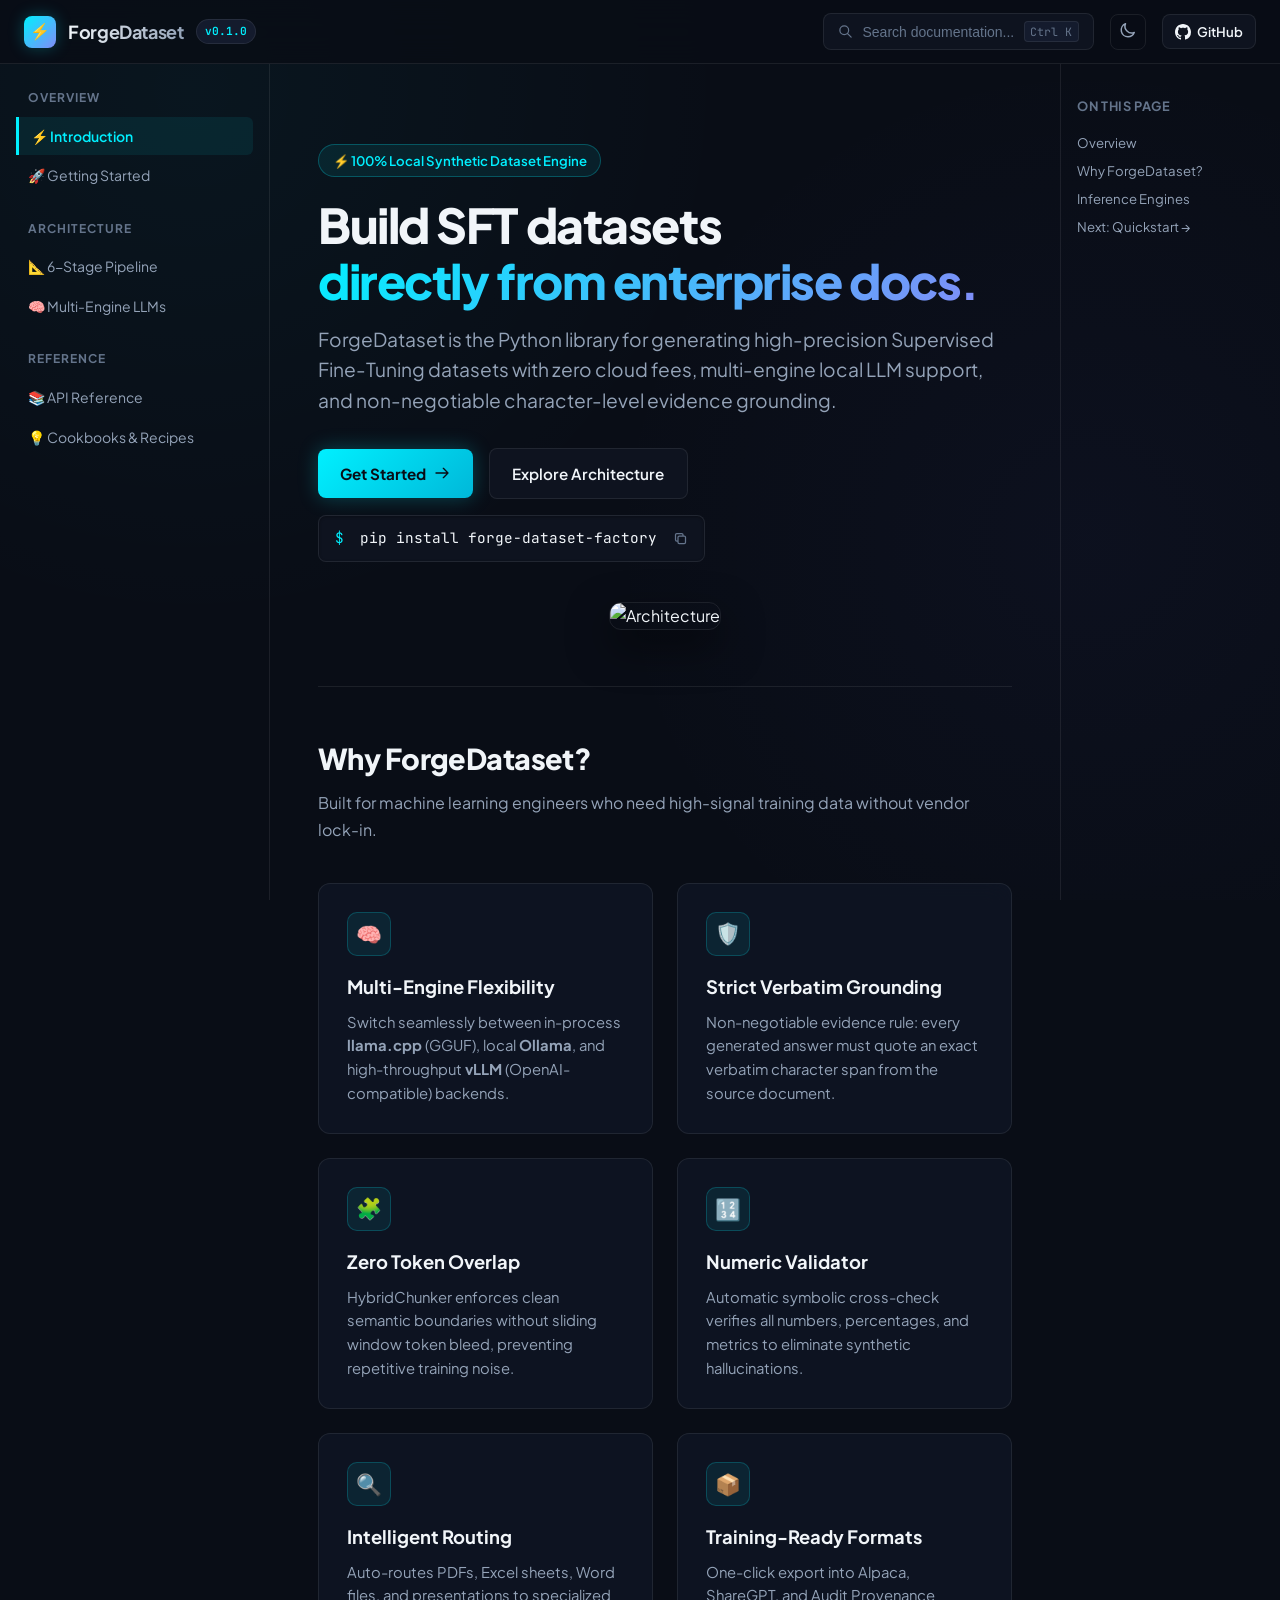
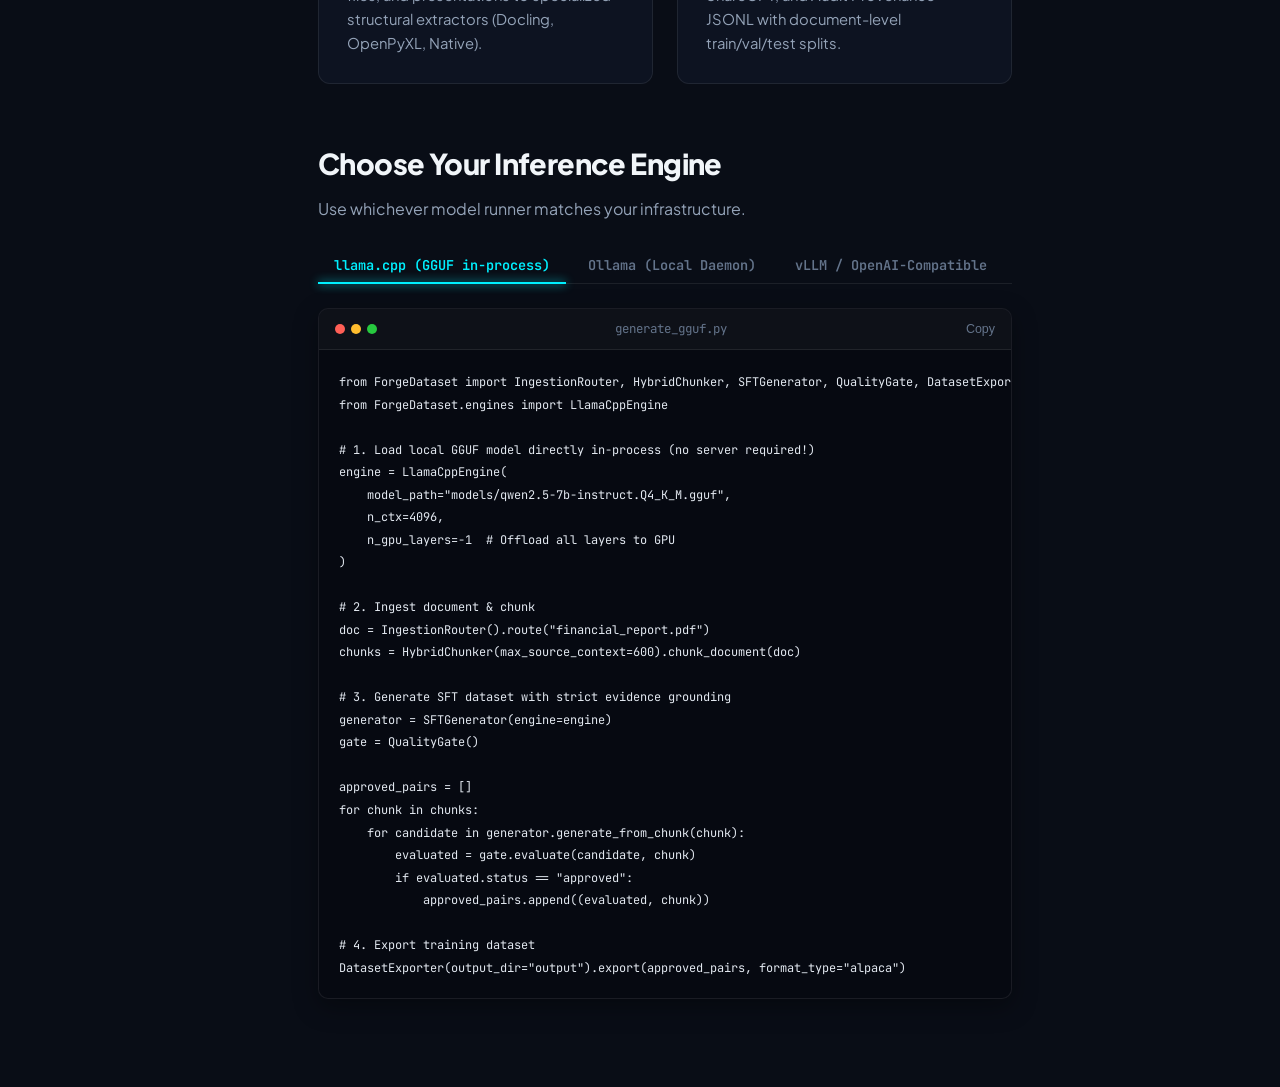
==== index.html @ 2fcff14b "feat: add Arman Tiwari signature documentation site and GitHub Pages + PyPI deploy workflows" ====
<!DOCTYPE html>
<html lang="en" data-theme="dark">
<head>
  <meta charset="UTF-8" />
  <meta name="viewport" content="width=device-width, initial-scale=1.0" />
  <title>ForgeDataset — 100% Local Document-to-SFT Dataset Factory</title>
  <meta name="description" content="Turn complex documents into Supervised Fine-Tuning datasets with multi-engine local LLM inference (llama.cpp, Ollama, vLLM) and strict evidence provenance." />
  <link rel="stylesheet" href="assets/theme.css" />
  <link rel="preconnect" href="https://fonts.googleapis.com">
  <link rel="preconnect" href="https://fonts.gstatic.com" crossorigin>
  <link href="https://fonts.googleapis.com/css2?family=JetBrains+Mono:wght@400;500;600&family=Plus+Jakarta+Sans:wght@400;500;600;700;800&display=swap" rel="stylesheet">
</head>
<body>

  <!-- Navigation Header -->
  <header class="site-header">
    <div class="brand-wrapper">
      <a href="index.html" style="display:flex; align-items:center; gap:0.75rem;">
        <div class="brand-logo">⚡</div>
        <span class="brand-name">ForgeDataset</span>
      </a>
      <span class="brand-badge">v0.1.0</span>
    </div>

    <div class="header-actions">
      <button class="search-button" id="search-trigger-btn">
        <svg width="15" height="15" fill="none" stroke="currentColor" viewBox="0 0 24 24"><path stroke-linecap="round" stroke-linejoin="round" stroke-width="2" d="M21 21l-6-6m2-5a7 7 0 11-14 0 7 7 0 0114 0z"/></svg>
        <span>Search documentation...</span>
        <span class="search-kbd">Ctrl K</span>
      </button>

      <button class="header-btn" id="theme-toggle-btn" title="Toggle theme">
        <span id="theme-icon"></span>
      </button>

      <a href="https://github.com/tiwariar7/forge-dataset-factory" target="_blank" class="github-pill">
        <svg width="16" height="16" fill="currentColor" viewBox="0 0 24 24"><path d="M12 0C5.37 0 0 5.37 0 12c0 5.31 3.435 9.795 8.205 11.385.6.105.825-.255.825-.57 0-.285-.015-1.23-.015-2.235-3.015.555-3.795-.735-4.035-1.41-.135-.345-.72-1.41-1.23-1.695-.42-.225-1.02-.78-.015-.795.945-.015 1.62.87 1.845 1.23 1.08 1.815 2.805 1.305 3.495.99.105-.78.42-1.305.765-1.605-2.67-.3-5.46-1.335-5.46-5.925 0-1.305.465-2.385 1.23-3.225-.12-.3-.54-1.53.12-3.18 0 0 1.005-.315 3.3 1.23.96-.27 1.98-.405 3-.405s2.04.135 3 .405c2.295-1.56 3.3-1.23 3.3-1.23.66 1.65.24 2.88.12 3.18.765.84 1.23 1.905 1.23 3.225 0 4.605-2.805 5.625-5.475 5.925.435.375.81 1.095.81 2.22 0 1.605-.015 2.895-.015 3.3 0 .315.225.69.825.57A12.02 12.02 0 0024 12c0-6.63-5.37-12-12-12z"/></svg>
        <span>GitHub</span>
      </a>
    </div>
  </header>

  <!-- Docs Layout -->
  <div class="docs-layout">
    
    <!-- Sidebar Navigation -->
    <aside class="docs-sidebar">
      <div class="sidebar-group">
        <div class="sidebar-group-title">Overview</div>
        <a href="index.html" class="sidebar-link active">⚡ Introduction</a>
        <a href="getting-started.html" class="sidebar-link">🚀 Getting Started</a>
      </div>

      <div class="sidebar-group">
        <div class="sidebar-group-title">Architecture</div>
        <a href="architecture.html" class="sidebar-link">📐 6-Stage Pipeline</a>
        <a href="engines.html" class="sidebar-link">🧠 Multi-Engine LLMs</a>
      </div>

      <div class="sidebar-group">
        <div class="sidebar-group-title">Reference</div>
        <a href="api-reference.html" class="sidebar-link">📚 API Reference</a>
        <a href="examples.html" class="sidebar-link">💡 Cookbooks & Recipes</a>
      </div>
    </aside>

    <!-- Main Content -->
    <main class="docs-main">
      
      <!-- Hero Section -->
      <section class="hero-section">
        <div class="hero-pill">⚡ 100% Local Synthetic Dataset Engine</div>
        <h1 class="hero-title">
          Build SFT datasets <br />
          <span class="hero-gradient">directly from enterprise docs.</span>
        </h1>
        <p class="hero-subtitle">
          ForgeDataset is the Python library for generating high-precision Supervised Fine-Tuning datasets with zero cloud fees, multi-engine local LLM support, and non-negotiable character-level evidence grounding.
        </p>

        <div class="hero-cta-group">
          <a href="getting-started.html" class="btn-primary">
            <span>Get Started</span>
            <svg width="16" height="16" fill="none" stroke="currentColor" viewBox="0 0 24 24"><path stroke-linecap="round" stroke-linejoin="round" stroke-width="2" d="M14 5l7 7m0 0l-7 7m7-7H3"/></svg>
          </a>
          <a href="architecture.html" class="btn-secondary">
            <span>Explore Architecture</span>
          </a>

          <div class="pip-install-box">
            <span style="color: var(--accent-cyan);">$</span>
            <span class="pip-cmd">pip install forge-dataset-factory</span>
            <button class="pip-copy-btn" title="Copy to clipboard">
              <svg width="15" height="15" fill="none" stroke="currentColor" viewBox="0 0 24 24"><path stroke-linecap="round" stroke-linejoin="round" stroke-width="2" d="M8 16H6a2 2 0 01-2-2V6a2 2 0 012-2h8a2 2 0 012 2v2m-6 12h8a2 2 0 002-2v-8a2 2 0 00-2-2h-8a2 2 0 00-2 2v8a2 2 0 002 2z"/></svg>
            </button>
          </div>
        </div>

        <div style="text-align:center; margin-top:2.5rem;">
          <img src="assets/architecture.png" alt="Architecture" style="max-width: 480px; width: 100%; border-radius: 12px; border: 1px solid var(--border-subtle); box-shadow: 0 16px 40px rgba(0,0,0,0.5);" />
        </div>
      </section>

      <!-- Key Capabilities Grid -->
      <section>
        <h2 style="font-size: 1.8rem; font-weight: 800; letter-spacing: -0.02em; margin-bottom: 0.5rem;">Why ForgeDataset?</h2>
        <p style="color: var(--text-secondary); margin-bottom: 2rem;">Built for machine learning engineers who need high-signal training data without vendor lock-in.</p>

        <div class="feature-grid">
          <div class="feature-card">
            <div class="feature-icon">🧠</div>
            <h3 class="feature-title">Multi-Engine Flexibility</h3>
            <p class="feature-desc">Switch seamlessly between in-process <strong>llama.cpp</strong> (GGUF), local <strong>Ollama</strong>, and high-throughput <strong>vLLM</strong> (OpenAI-compatible) backends.</p>
          </div>

          <div class="feature-card">
            <div class="feature-icon">🛡️</div>
            <h3 class="feature-title">Strict Verbatim Grounding</h3>
            <p class="feature-desc">Non-negotiable evidence rule: every generated answer must quote an exact verbatim character span from the source document.</p>
          </div>

          <div class="feature-card">
            <div class="feature-icon">🧩</div>
            <h3 class="feature-title">Zero Token Overlap</h3>
            <p class="feature-desc">HybridChunker enforces clean semantic boundaries without sliding window token bleed, preventing repetitive training noise.</p>
          </div>

          <div class="feature-card">
            <div class="feature-icon">🔢</div>
            <h3 class="feature-title">Numeric Validator</h3>
            <p class="feature-desc">Automatic symbolic cross-check verifies all numbers, percentages, and metrics to eliminate synthetic hallucinations.</p>
          </div>

          <div class="feature-card">
            <div class="feature-icon">🔍</div>
            <h3 class="feature-title">Intelligent Routing</h3>
            <p class="feature-desc">Auto-routes PDFs, Excel sheets, Word files, and presentations to specialized structural extractors (Docling, OpenPyXL, Native).</p>
          </div>

          <div class="feature-card">
            <div class="feature-icon">📦</div>
            <h3 class="feature-title">Training-Ready Formats</h3>
            <p class="feature-desc">One-click export into Alpaca, ShareGPT, and Audit Provenance JSONL with document-level train/val/test splits.</p>
          </div>
        </div>
      </section>

      <!-- Interactive Code Showcase -->
      <section style="margin-top: 3.5rem;">
        <h2 style="font-size: 1.8rem; font-weight: 800; letter-spacing: -0.02em; margin-bottom: 0.5rem;">Choose Your Inference Engine</h2>
        <p style="color: var(--text-secondary); margin-bottom: 1.5rem;">Use whichever model runner matches your infrastructure.</p>

        <div class="tab-container">
          <div class="tab-nav">
            <button class="tab-button active">llama.cpp (GGUF in-process)</button>
            <button class="tab-button">Ollama (Local Daemon)</button>
            <button class="tab-button">vLLM / OpenAI-Compatible</button>
          </div>

          <!-- Tab 1: llama.cpp -->
          <div class="tab-content active">
            <div class="code-window">
              <div class="code-header">
                <div class="code-dots"><div class="code-dot dot-red"></div><div class="code-dot dot-yellow"></div><div class="code-dot dot-green"></div></div>
                <div class="code-title">generate_gguf.py</div>
                <button class="code-copy-btn">Copy</button>
              </div>
              <pre><code>from ForgeDataset import IngestionRouter, HybridChunker, SFTGenerator, QualityGate, DatasetExporter
from ForgeDataset.engines import LlamaCppEngine

# 1. Load local GGUF model directly in-process (no server required!)
engine = LlamaCppEngine(
    model_path="models/qwen2.5-7b-instruct.Q4_K_M.gguf",
    n_ctx=4096,
    n_gpu_layers=-1  # Offload all layers to GPU
)

# 2. Ingest document & chunk
doc = IngestionRouter().route("financial_report.pdf")
chunks = HybridChunker(max_source_context=600).chunk_document(doc)

# 3. Generate SFT dataset with strict evidence grounding
generator = SFTGenerator(engine=engine)
gate = QualityGate()

approved_pairs = []
for chunk in chunks:
    for candidate in generator.generate_from_chunk(chunk):
        evaluated = gate.evaluate(candidate, chunk)
        if evaluated.status == "approved":
            approved_pairs.append((evaluated, chunk))

# 4. Export training dataset
DatasetExporter(output_dir="output").export(approved_pairs, format_type="alpaca")</code></pre>
            </div>
          </div>

          <!-- Tab 2: Ollama -->
          <div class="tab-content">
            <div class="code-window">
              <div class="code-header">
                <div class="code-dots"><div class="code-dot dot-red"></div><div class="code-dot dot-yellow"></div><div class="code-dot dot-green"></div></div>
                <div class="code-title">generate_ollama.py</div>
                <button class="code-copy-btn">Copy</button>
              </div>
              <pre><code>from ForgeDataset import IngestionRouter, HybridChunker, SFTGenerator, QualityGate, DatasetExporter

# Connect to local Ollama daemon with automatic VRAM purging
generator = SFTGenerator(
    engine="ollama",
    model="qwen2.5:7b-instruct",
    base_url="http://127.0.0.1:11434"
)

doc = IngestionRouter().route("system_architecture.docx")
chunks = HybridChunker().chunk_document(doc)

pairs = [(gate.evaluate(cand, c), c) 
         for c in chunks 
         for cand in generator.generate_from_chunk(c)]

DatasetExporter(output_dir="output").export(pairs, format_type="sharegpt")</code></pre>
            </div>
          </div>

          <!-- Tab 3: vLLM -->
          <div class="tab-content">
            <div class="code-window">
              <div class="code-header">
                <div class="code-dots"><div class="code-dot dot-red"></div><div class="code-dot dot-yellow"></div><div class="code-dot dot-green"></div></div>
                <div class="code-title">generate_vllm.py</div>
                <button class="code-copy-btn">Copy</button>
              </div>
              <pre><code>from ForgeDataset import SFTGenerator
from ForgeDataset.engines import OpenAICompatibleEngine

# High-throughput batch inference with vLLM or LM Studio
engine = OpenAICompatibleEngine(
    model="Qwen/Qwen2.5-7B-Instruct",
    base_url="http://localhost:8000/v1"
)

generator = SFTGenerator(engine=engine)
# Ready to process high-volume documents</code></pre>
            </div>
          </div>
        </div>
      </section>

    </main>

    <!-- Table of Contents -->
    <aside class="docs-toc">
      <div class="toc-title">On this page</div>
      <a href="#" class="toc-link">Overview</a>
      <a href="#why-forgedataset" class="toc-link">Why ForgeDataset?</a>
      <a href="#choose-your-inference-engine" class="toc-link">Inference Engines</a>
      <a href="getting-started.html" class="toc-link">Next: Quickstart →</a>
    </aside>

  </div>

  <!-- Search Modal Overlay -->
  <div class="search-modal-backdrop" id="search-modal-backdrop">
    <div class="search-modal">
      <div class="search-input-box">
        <svg width="18" height="18" fill="none" stroke="currentColor" viewBox="0 0 24 24"><path stroke-linecap="round" stroke-linejoin="round" stroke-width="2" d="M21 21l-6-6m2-5a7 7 0 11-14 0 7 7 0 0114 0z"/></svg>
        <input type="text" class="search-input" id="search-input" placeholder="Search guides, engines, and APIs..." />
      </div>
      <div class="search-results-list" id="search-results"></div>
    </div>
  </div>

  <script src="assets/theme.js"></script>
</body>
</html>
---- assets/theme.css ----
/**
 * Arman Tiwari Signature Documentation Theme: "Forge Obsidian"
 * Clean, high-performance, developer-focused documentation system.
 * Modern dark/light design with Electric Cyan & Forge Amber accents.
 */

:root {
  --font-sans: 'Plus Jakarta Sans', -apple-system, BlinkMacSystemFont, 'Segoe UI', Roboto, Helvetica, Arial, sans-serif;
  --font-mono: 'JetBrains Mono', 'Fira Code', Menlo, Monaco, Consolas, monospace;

  /* Dark Theme (Default) */
  --bg-primary: #090D16;
  --bg-secondary: #0E131F;
  --bg-tertiary: #141B2D;
  --bg-card: rgba(17, 24, 39, 0.7);
  --bg-card-hover: rgba(26, 36, 56, 0.8);
  --border-subtle: rgba(255, 255, 255, 0.08);
  --border-focus: rgba(0, 240, 255, 0.4);

  --text-primary: #F1F5F9;
  --text-secondary: #94A3B8;
  --text-muted: #64748B;

  --accent-cyan: #00F0FF;
  --accent-cyan-glow: rgba(0, 240, 255, 0.25);
  --accent-violet: #818CF8;
  --accent-amber: #F59E0B;
  --accent-emerald: #10B981;
  --accent-rose: #F43F5E;

  --header-height: 64px;
  --sidebar-width: 270px;
  --toc-width: 220px;
  --transition-fast: 0.15s ease;
  --transition-normal: 0.25s ease;
}

[data-theme="light"] {
  --bg-primary: #F8FAFC;
  --bg-secondary: #FFFFFF;
  --bg-tertiary: #EDF2F7;
  --bg-card: rgba(255, 255, 255, 0.85);
  --bg-card-hover: rgba(241, 245, 249, 1);
  --border-subtle: rgba(0, 0, 0, 0.08);
  --border-focus: rgba(0, 163, 196, 0.4);

  --text-primary: #0F172A;
  --text-secondary: #475569;
  --text-muted: #94A3B8;

  --accent-cyan: #0284C7;
  --accent-cyan-glow: rgba(2, 132, 199, 0.15);
  --accent-violet: #6366F1;
  --accent-amber: #D97706;
}

* {
  box-sizing: border-box;
  margin: 0;
  padding: 0;
}

body {
  font-family: var(--font-sans);
  background-color: var(--bg-primary);
  color: var(--text-primary);
  line-height: 1.65;
  -webkit-font-smoothing: antialiased;
  background-image: 
    radial-gradient(circle at 15% 10%, rgba(0, 240, 255, 0.04) 0%, transparent 40%),
    radial-gradient(circle at 85% 60%, rgba(99, 102, 241, 0.04) 0%, transparent 40%);
  background-attachment: fixed;
  min-height: 100vh;
}

a {
  color: inherit;
  text-decoration: none;
}

/* ==========================================================================
   Navigation Bar (Header)
   ========================================================================== */
.site-header {
  position: sticky;
  top: 0;
  z-index: 100;
  height: var(--header-height);
  background: rgba(9, 13, 22, 0.85);
  backdrop-filter: blur(16px);
  -webkit-backdrop-filter: blur(16px);
  border-bottom: 1px solid var(--border-subtle);
  display: flex;
  align-items: center;
  justify-content: space-between;
  padding: 0 1.5rem;
}

[data-theme="light"] .site-header {
  background: rgba(248, 250, 252, 0.85);
}

.brand-wrapper {
  display: flex;
  align-items: center;
  gap: 0.75rem;
}

.brand-logo {
  width: 32px;
  height: 32px;
  background: linear-gradient(135deg, var(--accent-cyan), var(--accent-violet));
  border-radius: 8px;
  display: flex;
  align-items: center;
  justify-content: center;
  font-weight: 800;
  font-size: 1rem;
  color: #090D16;
  box-shadow: 0 0 16px var(--accent-cyan-glow);
}

.brand-name {
  font-weight: 700;
  font-size: 1.125rem;
  letter-spacing: -0.02em;
  background: linear-gradient(to right, var(--text-primary), var(--text-secondary));
  -webkit-background-clip: text;
  -webkit-text-fill-color: transparent;
}

.brand-badge {
  font-size: 0.7rem;
  padding: 0.15rem 0.5rem;
  background: var(--bg-tertiary);
  border: 1px solid var(--border-subtle);
  border-radius: 9999px;
  color: var(--accent-cyan);
  font-family: var(--font-mono);
  font-weight: 600;
}

.header-actions {
  display: flex;
  align-items: center;
  gap: 1rem;
}

.search-button {
  display: flex;
  align-items: center;
  gap: 0.6rem;
  background: var(--bg-secondary);
  border: 1px solid var(--border-subtle);
  border-radius: 8px;
  padding: 0.45rem 0.85rem;
  color: var(--text-muted);
  font-size: 0.875rem;
  cursor: pointer;
  transition: border-color var(--transition-fast);
}

.search-button:hover {
  border-color: var(--border-focus);
  color: var(--text-primary);
}

.search-kbd {
  font-family: var(--font-mono);
  font-size: 0.72rem;
  background: var(--bg-tertiary);
  padding: 0.1rem 0.35rem;
  border-radius: 4px;
  border: 1px solid var(--border-subtle);
}

.header-btn {
  background: transparent;
  border: 1px solid var(--border-subtle);
  border-radius: 8px;
  width: 36px;
  height: 36px;
  display: flex;
  align-items: center;
  justify-content: center;
  color: var(--text-secondary);
  cursor: pointer;
  transition: all var(--transition-fast);
}

.header-btn:hover {
  border-color: var(--border-focus);
  color: var(--accent-cyan);
  background: var(--bg-secondary);
}

.github-pill {
  display: flex;
  align-items: center;
  gap: 0.4rem;
  background: var(--bg-secondary);
  border: 1px solid var(--border-subtle);
  padding: 0.35rem 0.75rem;
  border-radius: 8px;
  font-size: 0.825rem;
  font-weight: 600;
  color: var(--text-primary);
  transition: all var(--transition-fast);
}

.github-pill:hover {
  border-color: var(--border-focus);
  box-shadow: 0 0 12px var(--accent-cyan-glow);
}

/* ==========================================================================
   Documentation Shell Layout
   ========================================================================== */
.docs-layout {
  display: flex;
  max-width: 1440px;
  margin: 0 auto;
  position: relative;
}

/* Sidebar Navigation */
.docs-sidebar {
  width: var(--sidebar-width);
  height: calc(100vh - var(--header-height));
  position: sticky;
  top: var(--header-height);
  overflow-y: auto;
  padding: 1.5rem 1rem;
  border-right: 1px solid var(--border-subtle);
  flex-shrink: 0;
}

.sidebar-group {
  margin-bottom: 1.5rem;
}

.sidebar-group-title {
  font-size: 0.75rem;
  text-transform: uppercase;
  letter-spacing: 0.08em;
  color: var(--text-muted);
  font-weight: 700;
  margin-bottom: 0.6rem;
  padding-left: 0.75rem;
}

.sidebar-link {
  display: flex;
  align-items: center;
  gap: 0.6rem;
  padding: 0.45rem 0.75rem;
  border-radius: 6px;
  font-size: 0.875rem;
  color: var(--text-secondary);
  transition: all var(--transition-fast);
  margin-bottom: 0.15rem;
}

.sidebar-link:hover {
  color: var(--text-primary);
  background: var(--bg-secondary);
}

.sidebar-link.active {
  color: var(--accent-cyan);
  background: rgba(0, 240, 255, 0.08);
  font-weight: 600;
  border-left: 3px solid var(--accent-cyan);
  border-radius: 0 6px 6px 0;
}

/* Main Content Area */
.docs-main {
  flex: 1;
  min-width: 0;
  padding: 2.5rem 3rem 4rem 3rem;
}

/* Table of Contents (Right rail) */
.docs-toc {
  width: var(--toc-width);
  height: calc(100vh - var(--header-height));
  position: sticky;
  top: var(--header-height);
  overflow-y: auto;
  padding: 2rem 1rem;
  border-left: 1px solid var(--border-subtle);
  flex-shrink: 0;
}

.toc-title {
  font-size: 0.8rem;
  font-weight: 700;
  text-transform: uppercase;
  letter-spacing: 0.05em;
  color: var(--text-muted);
  margin-bottom: 0.75rem;
}

.toc-link {
  display: block;
  font-size: 0.825rem;
  color: var(--text-secondary);
  padding: 0.3rem 0;
  line-height: 1.4;
  transition: color var(--transition-fast);
}

.toc-link:hover {
  color: var(--accent-cyan);
}

/* ==========================================================================
   Hero & Interactive Showcase Components
   ========================================================================== */
.hero-section {
  padding: 2.5rem 0 3.5rem 0;
  border-bottom: 1px solid var(--border-subtle);
  margin-bottom: 3rem;
}

.hero-pill {
  display: inline-flex;
  align-items: center;
  gap: 0.5rem;
  padding: 0.3rem 0.85rem;
  background: rgba(0, 240, 255, 0.08);
  border: 1px solid rgba(0, 240, 255, 0.25);
  border-radius: 9999px;
  font-size: 0.825rem;
  font-weight: 600;
  color: var(--accent-cyan);
  margin-bottom: 1.25rem;
}

.hero-title {
  font-size: 3rem;
  line-height: 1.15;
  font-weight: 800;
  letter-spacing: -0.03em;
  margin-bottom: 1rem;
}

.hero-gradient {
  background: linear-gradient(135deg, var(--accent-cyan), var(--accent-violet));
  -webkit-background-clip: text;
  -webkit-text-fill-color: transparent;
}

.hero-subtitle {
  font-size: 1.2rem;
  color: var(--text-secondary);
  max-width: 720px;
  line-height: 1.6;
  margin-bottom: 2rem;
}

.hero-cta-group {
  display: flex;
  align-items: center;
  gap: 1rem;
  flex-wrap: wrap;
  margin-bottom: 2.5rem;
}

.btn-primary {
  display: inline-flex;
  align-items: center;
  gap: 0.5rem;
  background: linear-gradient(135deg, var(--accent-cyan), #00B8D9);
  color: #090D16;
  font-weight: 700;
  font-size: 0.95rem;
  padding: 0.75rem 1.4rem;
  border-radius: 8px;
  box-shadow: 0 0 20px var(--accent-cyan-glow);
  transition: all var(--transition-fast);
}

.btn-primary:hover {
  transform: translateY(-1px);
  box-shadow: 0 0 28px rgba(0, 240, 255, 0.4);
}

.btn-secondary {
  display: inline-flex;
  align-items: center;
  gap: 0.5rem;
  background: var(--bg-secondary);
  border: 1px solid var(--border-subtle);
  color: var(--text-primary);
  font-weight: 600;
  font-size: 0.95rem;
  padding: 0.75rem 1.4rem;
  border-radius: 8px;
  transition: all var(--transition-fast);
}

.btn-secondary:hover {
  border-color: var(--border-focus);
  background: var(--bg-tertiary);
}

/* Install Bar */
.pip-install-box {
  display: inline-flex;
  align-items: center;
  gap: 1rem;
  background: var(--bg-secondary);
  border: 1px solid var(--border-subtle);
  border-radius: 8px;
  padding: 0.65rem 1rem;
  font-family: var(--font-mono);
  font-size: 0.9rem;
  color: var(--text-primary);
  box-shadow: inset 0 1px 3px rgba(0,0,0,0.3);
}

.pip-copy-btn {
  background: transparent;
  border: none;
  color: var(--text-muted);
  cursor: pointer;
  display: flex;
  align-items: center;
  transition: color var(--transition-fast);
}

.pip-copy-btn:hover {
  color: var(--accent-cyan);
}

/* Feature Grid */
.feature-grid {
  display: grid;
  grid-template-columns: repeat(auto-fit, minmax(280px, 1fr));
  gap: 1.5rem;
  margin: 2.5rem 0;
}

.feature-card {
  background: var(--bg-card);
  backdrop-filter: blur(12px);
  border: 1px solid var(--border-subtle);
  border-radius: 12px;
  padding: 1.75rem;
  transition: all var(--transition-normal);
  position: relative;
  overflow: hidden;
}

.feature-card::before {
  content: '';
  position: absolute;
  top: 0;
  left: 0;
  right: 0;
  height: 2px;
  background: linear-gradient(90deg, transparent, var(--accent-cyan), transparent);
  opacity: 0;
  transition: opacity var(--transition-normal);
}

.feature-card:hover {
  background: var(--bg-card-hover);
  border-color: var(--border-focus);
  transform: translateY(-2px);
  box-shadow: 0 12px 30px rgba(0, 0, 0, 0.25);
}

.feature-card:hover::before {
  opacity: 1;
}

.feature-icon {
  width: 44px;
  height: 44px;
  border-radius: 10px;
  background: rgba(0, 240, 255, 0.08);
  border: 1px solid rgba(0, 240, 255, 0.2);
  display: flex;
  align-items: center;
  justify-content: center;
  font-size: 1.3rem;
  margin-bottom: 1rem;
  color: var(--accent-cyan);
}

.feature-title {
  font-size: 1.15rem;
  font-weight: 700;
  margin-bottom: 0.5rem;
}

.feature-desc {
  color: var(--text-secondary);
  font-size: 0.925rem;
  line-height: 1.6;
}

/* ==========================================================================
   Code Blocks & Terminal Components
   ========================================================================== */
.code-window {
  background: #060911;
  border: 1px solid var(--border-subtle);
  border-radius: 10px;
  margin: 1.5rem 0;
  overflow: hidden;
  box-shadow: 0 8px 24px rgba(0, 0, 0, 0.35);
}

.code-header {
  background: rgba(255, 255, 255, 0.03);
  border-bottom: 1px solid var(--border-subtle);
  padding: 0.6rem 1rem;
  display: flex;
  align-items: center;
  justify-content: space-between;
}

.code-dots {
  display: flex;
  gap: 6px;
}

.code-dot {
  width: 10px;
  height: 10px;
  border-radius: 50%;
}
.dot-red { background: #FF5F56; }
.dot-yellow { background: #FFBD2E; }
.dot-green { background: #27C93F; }

.code-title {
  font-family: var(--font-mono);
  font-size: 0.78rem;
  color: var(--text-muted);
}

.code-copy-btn {
  background: transparent;
  border: none;
  color: var(--text-muted);
  cursor: pointer;
  font-size: 0.78rem;
  display: flex;
  align-items: center;
  gap: 0.3rem;
  transition: color var(--transition-fast);
}

.code-copy-btn:hover {
  color: var(--accent-cyan);
}

pre {
  margin: 0;
  padding: 1.25rem;
  overflow-x: auto;
  font-family: var(--font-mono);
  font-size: 0.88rem;
  line-height: 1.6;
  color: #E2E8F0;
}

code {
  font-family: var(--font-mono);
  font-size: 0.85em;
  background: var(--bg-tertiary);
  padding: 0.15em 0.4em;
  border-radius: 4px;
  border: 1px solid var(--border-subtle);
  color: var(--accent-cyan);
}

pre code {
  background: transparent;
  padding: 0;
  border: none;
  color: inherit;
}

/* Interactive Tabs */
.tab-container {
  margin: 1.5rem 0;
}

.tab-nav {
  display: flex;
  gap: 0.4rem;
  border-bottom: 1px solid var(--border-subtle);
  margin-bottom: 1rem;
}

.tab-button {
  background: transparent;
  border: none;
  padding: 0.6rem 1rem;
  font-family: var(--font-mono);
  font-size: 0.85rem;
  font-weight: 600;
  color: var(--text-muted);
  cursor: pointer;
  position: relative;
  transition: color var(--transition-fast);
}

.tab-button:hover {
  color: var(--text-primary);
}

.tab-button.active {
  color: var(--accent-cyan);
}

.tab-button.active::after {
  content: '';
  position: absolute;
  bottom: -1px;
  left: 0;
  right: 0;
  height: 2px;
  background: var(--accent-cyan);
  box-shadow: 0 0 10px var(--accent-cyan);
}

.tab-content {
  display: none;
}

.tab-content.active {
  display: block;
}

/* Callout Banners */
.callout {
  padding: 1.2rem 1.4rem;
  border-radius: 8px;
  margin: 1.5rem 0;
  border-left: 4px solid;
  background: var(--bg-secondary);
}

.callout-info {
  border-color: var(--accent-cyan);
  background: rgba(0, 240, 255, 0.04);
}

.callout-warning {
  border-color: var(--accent-amber);
  background: rgba(245, 158, 11, 0.04);
}

.callout-tip {
  border-color: var(--accent-emerald);
  background: rgba(16, 185, 129, 0.04);
}

.callout-title {
  font-weight: 700;
  font-size: 0.95rem;
  margin-bottom: 0.35rem;
  display: flex;
  align-items: center;
  gap: 0.5rem;
}

/* ==========================================================================
   Search Modal
   ========================================================================== */
.search-modal-backdrop {
  position: fixed;
  inset: 0;
  background: rgba(0, 0, 0, 0.7);
  backdrop-filter: blur(8px);
  z-index: 200;
  display: none;
  align-items: flex-start;
  justify-content: center;
  padding-top: 15vh;
}

.search-modal {
  background: var(--bg-secondary);
  border: 1px solid var(--border-focus);
  box-shadow: 0 20px 40px rgba(0, 0, 0, 0.5);
  border-radius: 12px;
  width: 90%;
  max-width: 600px;
  overflow: hidden;
}

.search-input-box {
  display: flex;
  align-items: center;
  padding: 1rem 1.25rem;
  border-bottom: 1px solid var(--border-subtle);
  gap: 0.75rem;
}

.search-input {
  flex: 1;
  background: transparent;
  border: none;
  font-size: 1.05rem;
  color: var(--text-primary);
  outline: none;
  font-family: var(--font-sans);
}

.search-results-list {
  max-height: 380px;
  overflow-y: auto;
  padding: 0.5rem;
}

.search-result-item {
  display: block;
  padding: 0.75rem 1rem;
  border-radius: 8px;
  transition: background var(--transition-fast);
}

.search-result-item:hover {
  background: var(--bg-tertiary);
}

.search-result-title {
  font-weight: 600;
  font-size: 0.925rem;
  color: var(--accent-cyan);
}

.search-result-snippet {
  font-size: 0.825rem;
  color: var(--text-secondary);
  margin-top: 0.2rem;
}

/* ==========================================================================
   Responsive Adaptations
   ========================================================================== */
@media (max-width: 1080px) {
  .docs-toc {
    display: none;
  }
}

@media (max-width: 820px) {
  .docs-sidebar {
    display: none;
  }
  .docs-main {
    padding: 1.5rem 1rem;
  }
  .hero-title {
    font-size: 2.2rem;
  }
}
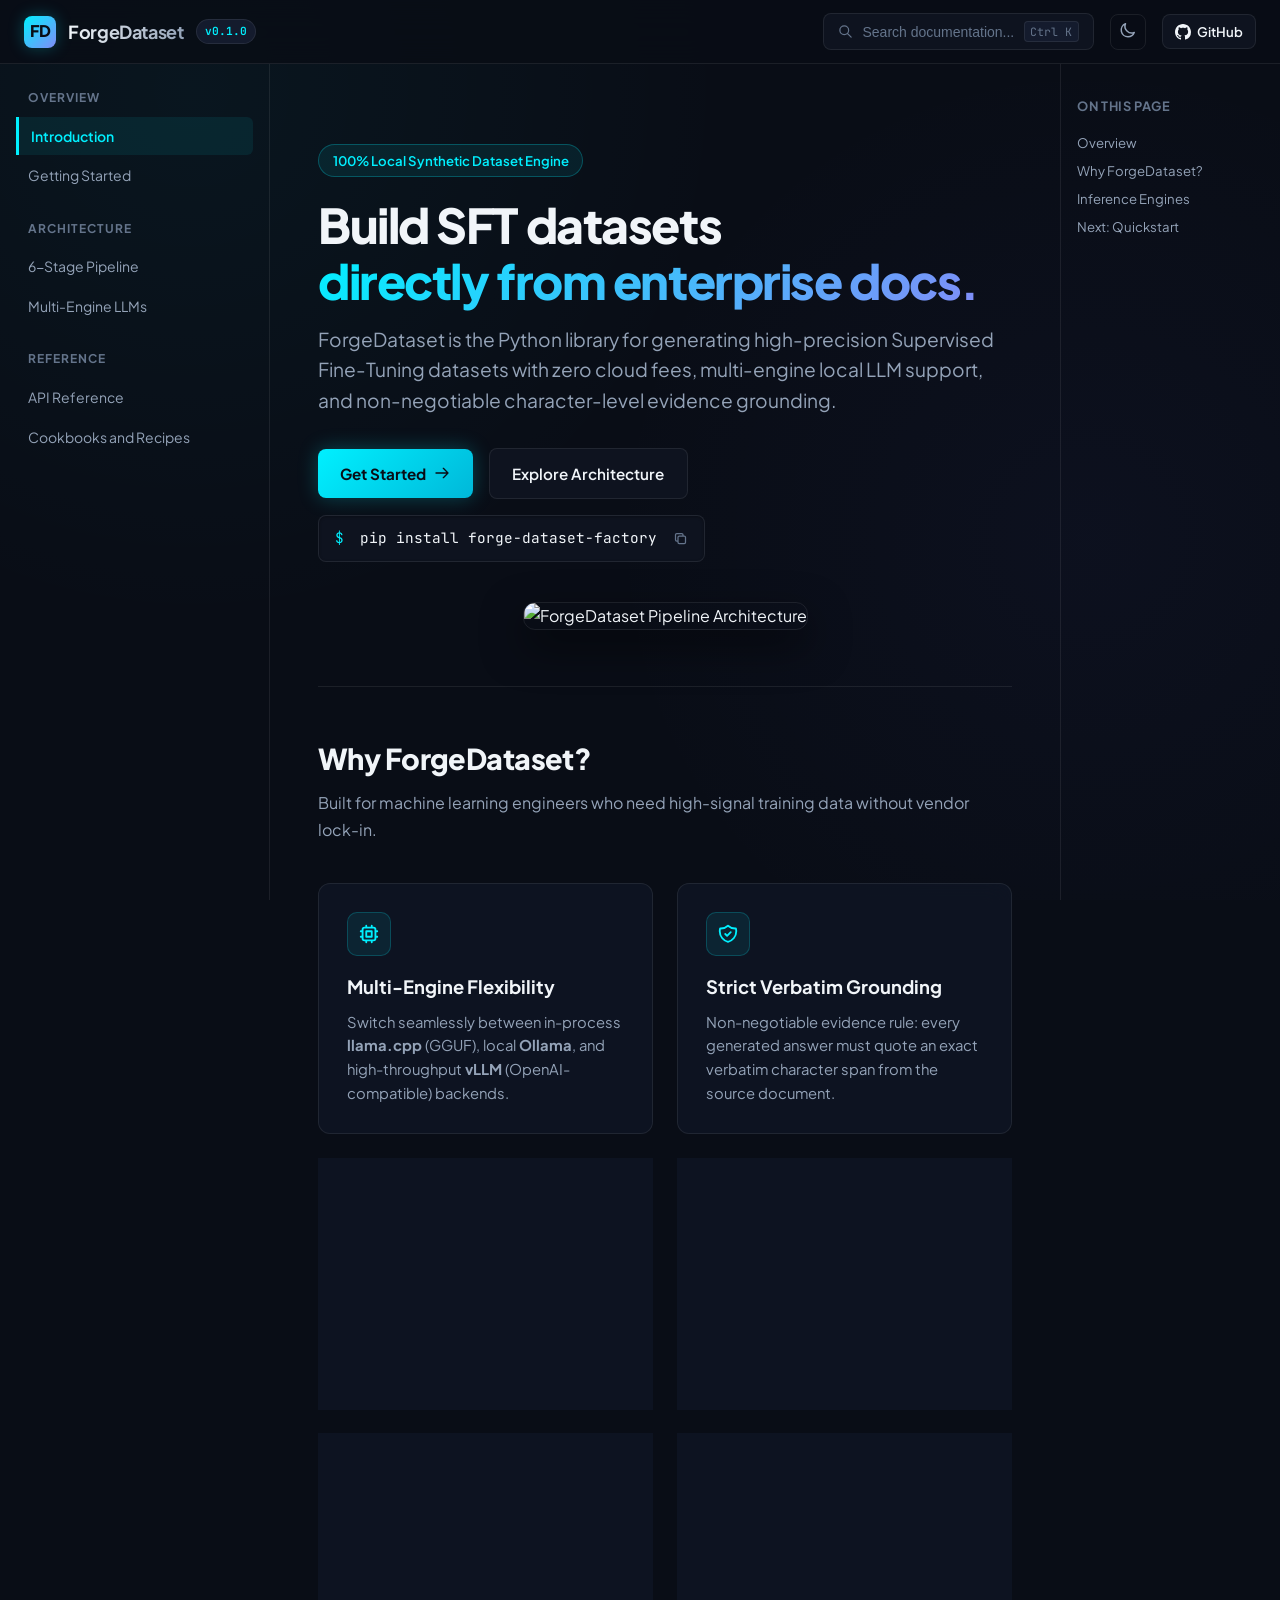
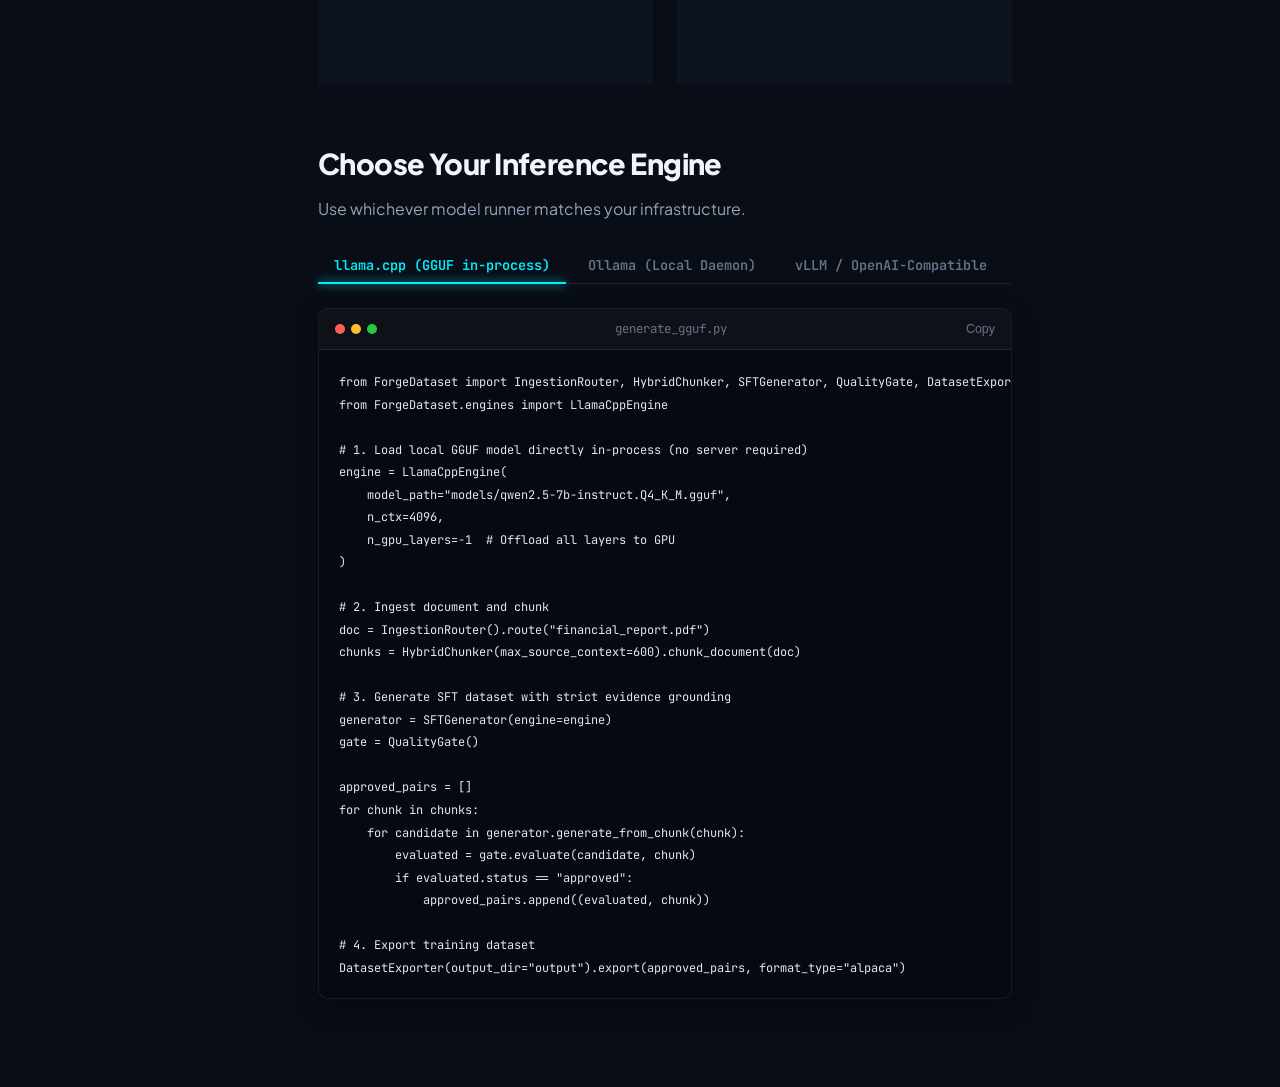
==== commit 87108811: "feat: rebuild architecture diagram as high-definition vector SVG and remove all emojis from document" ====
--- a/index.html
+++ b/index.html
@@ -16,7 +16,7 @@
   <header class="site-header">
     <div class="brand-wrapper">
       <a href="index.html" style="display:flex; align-items:center; gap:0.75rem;">
-        <div class="brand-logo">⚡</div>
+        <div class="brand-logo">FD</div>
         <span class="brand-name">ForgeDataset</span>
       </a>
       <span class="brand-badge">v0.1.0</span>
@@ -47,20 +47,20 @@
     <aside class="docs-sidebar">
       <div class="sidebar-group">
         <div class="sidebar-group-title">Overview</div>
-        <a href="index.html" class="sidebar-link active">⚡ Introduction</a>
-        <a href="getting-started.html" class="sidebar-link">🚀 Getting Started</a>
+        <a href="index.html" class="sidebar-link active">Introduction</a>
+        <a href="getting-started.html" class="sidebar-link">Getting Started</a>
       </div>
 
       <div class="sidebar-group">
         <div class="sidebar-group-title">Architecture</div>
-        <a href="architecture.html" class="sidebar-link">📐 6-Stage Pipeline</a>
-        <a href="engines.html" class="sidebar-link">🧠 Multi-Engine LLMs</a>
+        <a href="architecture.html" class="sidebar-link">6-Stage Pipeline</a>
+        <a href="engines.html" class="sidebar-link">Multi-Engine LLMs</a>
       </div>
 
       <div class="sidebar-group">
         <div class="sidebar-group-title">Reference</div>
-        <a href="api-reference.html" class="sidebar-link">📚 API Reference</a>
-        <a href="examples.html" class="sidebar-link">💡 Cookbooks & Recipes</a>
+        <a href="api-reference.html" class="sidebar-link">API Reference</a>
+        <a href="examples.html" class="sidebar-link">Cookbooks and Recipes</a>
       </div>
     </aside>
 
@@ -69,7 +69,7 @@
       
       <!-- Hero Section -->
       <section class="hero-section">
-        <div class="hero-pill">⚡ 100% Local Synthetic Dataset Engine</div>
+        <div class="hero-pill">100% Local Synthetic Dataset Engine</div>
         <h1 class="hero-title">
           Build SFT datasets <br />
           <span class="hero-gradient">directly from enterprise docs.</span>
@@ -97,7 +97,7 @@
         </div>
 
         <div style="text-align:center; margin-top:2.5rem;">
-          <img src="assets/architecture.png" alt="Architecture" style="max-width: 480px; width: 100%; border-radius: 12px; border: 1px solid var(--border-subtle); box-shadow: 0 16px 40px rgba(0,0,0,0.5);" />
+          <img src="assets/architecture.svg" alt="ForgeDataset Pipeline Architecture" style="max-width: 760px; width: 100%; border-radius: 12px; border: 1px solid var(--border-subtle); box-shadow: 0 16px 40px rgba(0,0,0,0.5);" />
         </div>
       </section>
 
@@ -108,37 +108,49 @@
 
         <div class="feature-grid">
           <div class="feature-card">
-            <div class="feature-icon">🧠</div>
+            <div class="feature-icon">
+              <svg width="22" height="22" fill="none" stroke="currentColor" viewBox="0 0 24 24"><path stroke-linecap="round" stroke-linejoin="round" stroke-width="2" d="M9 3v2m6-2v2M9 19v2m6-2v2M5 9H3m2 6H3m18-6h-2m2 6h-2M7 19h10a2 2 0 002-2V7a2 2 0 00-2-2H7a2 2 0 00-2 2v10a2 2 0 002 2zM9 9h6v6H9V9z"/></svg>
+            </div>
             <h3 class="feature-title">Multi-Engine Flexibility</h3>
             <p class="feature-desc">Switch seamlessly between in-process <strong>llama.cpp</strong> (GGUF), local <strong>Ollama</strong>, and high-throughput <strong>vLLM</strong> (OpenAI-compatible) backends.</p>
           </div>
 
           <div class="feature-card">
-            <div class="feature-icon">🛡️</div>
+            <div class="feature-icon">
+              <svg width="22" height="22" fill="none" stroke="currentColor" viewBox="0 0 24 24"><path stroke-linecap="round" stroke-linejoin="round" stroke-width="2" d="M9 12l2 2 4-4m5.618-4.016A11.955 11.955 0 0112 2.944a11.955 11.955 0 01-8.618 3.04A12.02 12.02 0 003 9c0 5.591 3.824 10.29 9 11.622 5.176-1.332 9-6.03 9-11.622 0-1.042-.133-2.052-.382-3.016z"/></svg>
+            </div>
             <h3 class="feature-title">Strict Verbatim Grounding</h3>
             <p class="feature-desc">Non-negotiable evidence rule: every generated answer must quote an exact verbatim character span from the source document.</p>
           </div>
 
           <div class="feature-card">
-            <div class="feature-icon">🧩</div>
+            <div class="feature-icon">
+              <svg width="22" height="22" fill="none" stroke="currentColor" viewBox="0 0 24 24"><path stroke-linecap="round" stroke-linejoin="round" stroke-width="2" d="M4 6h16M4 10h16M4 14h16M4 18h16"/></svg>
+            </div>
             <h3 class="feature-title">Zero Token Overlap</h3>
             <p class="feature-desc">HybridChunker enforces clean semantic boundaries without sliding window token bleed, preventing repetitive training noise.</p>
           </div>
 
           <div class="feature-card">
-            <div class="feature-icon">🔢</div>
+            <div class="feature-icon">
+              <svg width="22" height="22" fill="none" stroke="currentColor" viewBox="0 0 24 24"><path stroke-linecap="round" stroke-linejoin="round" stroke-width="2" d="M7 20l4-16m2 16l4-16M6 9h14M4 15h14"/></svg>
+            </div>
             <h3 class="feature-title">Numeric Validator</h3>
             <p class="feature-desc">Automatic symbolic cross-check verifies all numbers, percentages, and metrics to eliminate synthetic hallucinations.</p>
           </div>
 
           <div class="feature-card">
-            <div class="feature-icon">🔍</div>
+            <div class="feature-icon">
+              <svg width="22" height="22" fill="none" stroke="currentColor" viewBox="0 0 24 24"><path stroke-linecap="round" stroke-linejoin="round" stroke-width="2" d="M8 7v8a2 2 0 002 2h6M8 7V5a2 2 0 012-2h4.586a1 1 0 01.707.293l4.414 4.414a1 1 0 01.293.707V15a2 2 0 01-2 2h-2M8 7H6a2 2 0 00-2 2v10a2 2 0 002 2h8a2 2 0 002-2v-2"/></svg>
+            </div>
             <h3 class="feature-title">Intelligent Routing</h3>
             <p class="feature-desc">Auto-routes PDFs, Excel sheets, Word files, and presentations to specialized structural extractors (Docling, OpenPyXL, Native).</p>
           </div>
 
           <div class="feature-card">
-            <div class="feature-icon">📦</div>
+            <div class="feature-icon">
+              <svg width="22" height="22" fill="none" stroke="currentColor" viewBox="0 0 24 24"><path stroke-linecap="round" stroke-linejoin="round" stroke-width="2" d="M4 16v1a3 3 0 003 3h10a3 3 0 003-3v-1m-4-4l-4 4m0 0l-4-4m4 4V4"/></svg>
+            </div>
             <h3 class="feature-title">Training-Ready Formats</h3>
             <p class="feature-desc">One-click export into Alpaca, ShareGPT, and Audit Provenance JSONL with document-level train/val/test splits.</p>
           </div>
@@ -168,14 +180,14 @@
               <pre><code>from ForgeDataset import IngestionRouter, HybridChunker, SFTGenerator, QualityGate, DatasetExporter
 from ForgeDataset.engines import LlamaCppEngine
 
-# 1. Load local GGUF model directly in-process (no server required!)
+# 1. Load local GGUF model directly in-process (no server required)
 engine = LlamaCppEngine(
     model_path="models/qwen2.5-7b-instruct.Q4_K_M.gguf",
     n_ctx=4096,
     n_gpu_layers=-1  # Offload all layers to GPU
 )
 
-# 2. Ingest document & chunk
+# 2. Ingest document and chunk
 doc = IngestionRouter().route("financial_report.pdf")
 chunks = HybridChunker(max_source_context=600).chunk_document(doc)
 
@@ -255,7 +267,7 @@
       <a href="#" class="toc-link">Overview</a>
       <a href="#why-forgedataset" class="toc-link">Why ForgeDataset?</a>
       <a href="#choose-your-inference-engine" class="toc-link">Inference Engines</a>
-      <a href="getting-started.html" class="toc-link">Next: Quickstart →</a>
+      <a href="getting-started.html" class="toc-link">Next: Quickstart</a>
     </aside>
 
   </div>
--- a/assets/theme.css
+++ b/assets/theme.css
@@ -764,3 +764,4 @@
     font-size: 2.2rem;
   }
 }
+
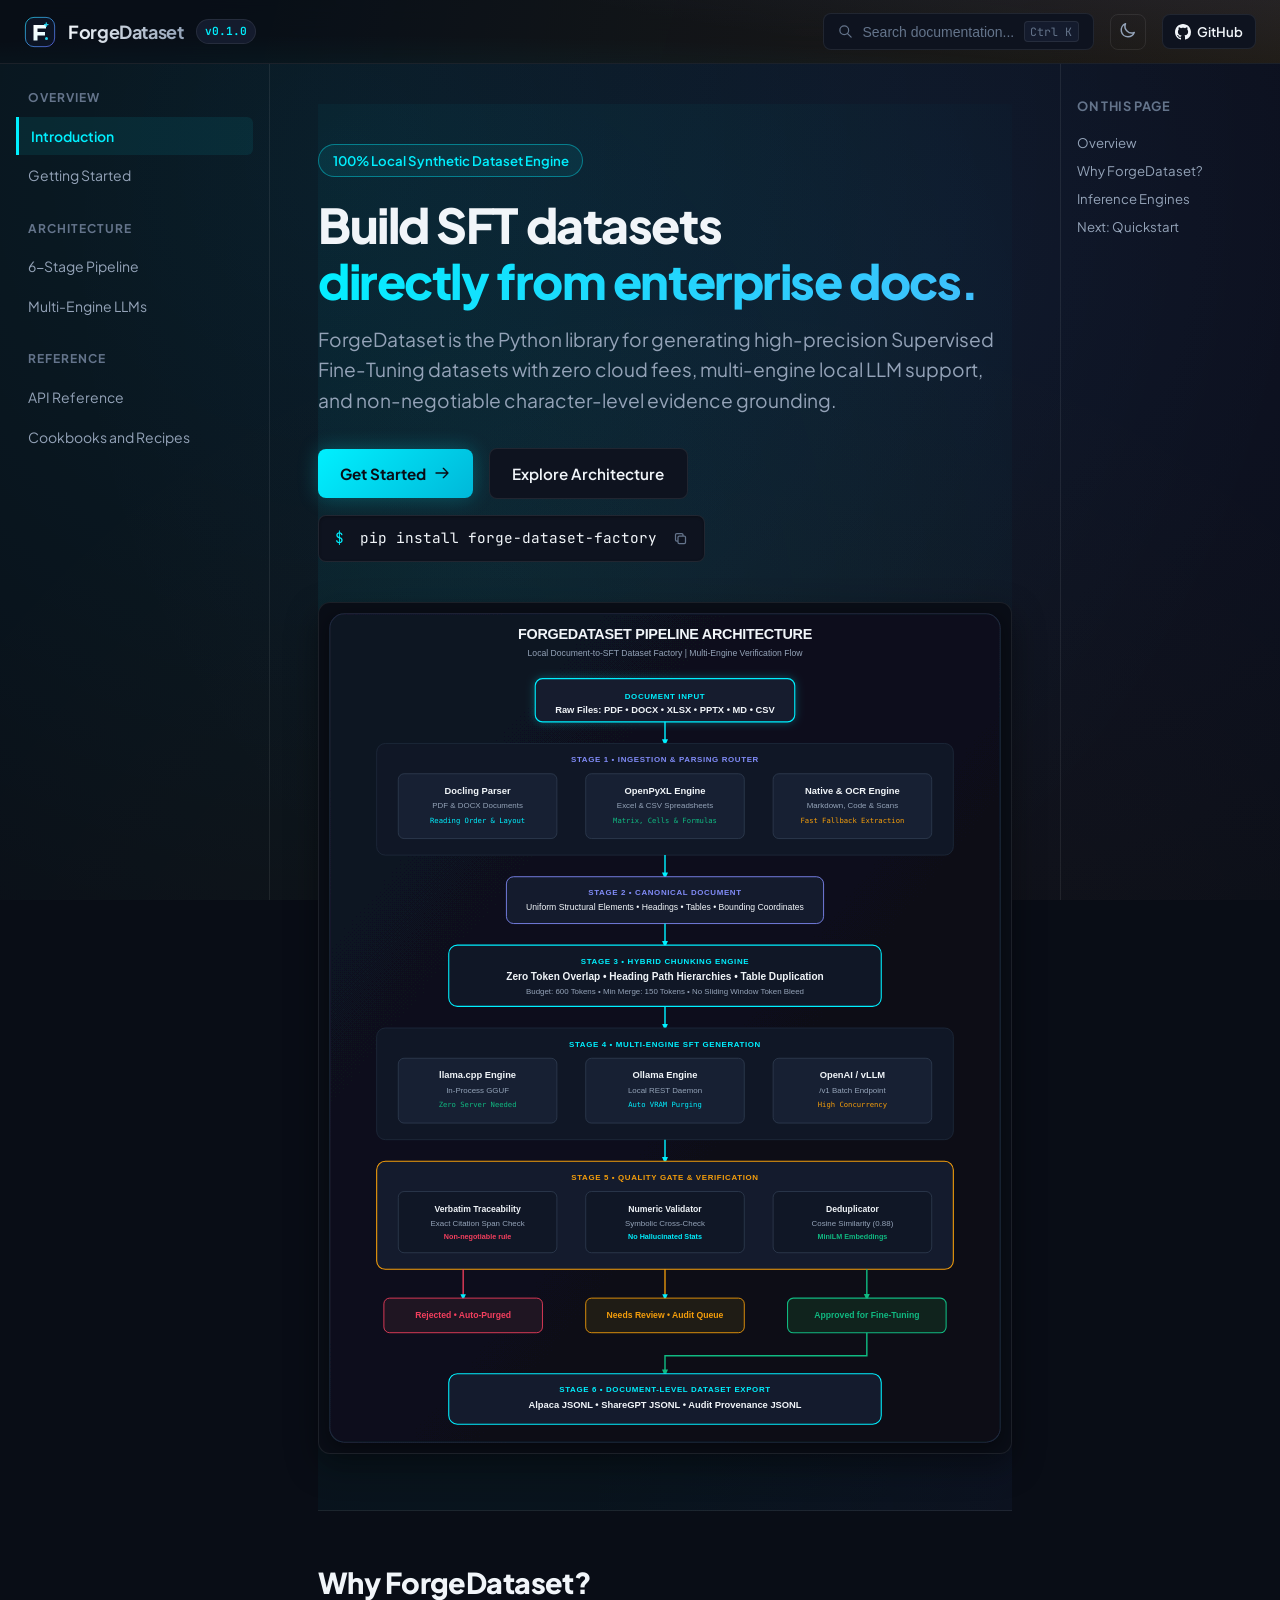
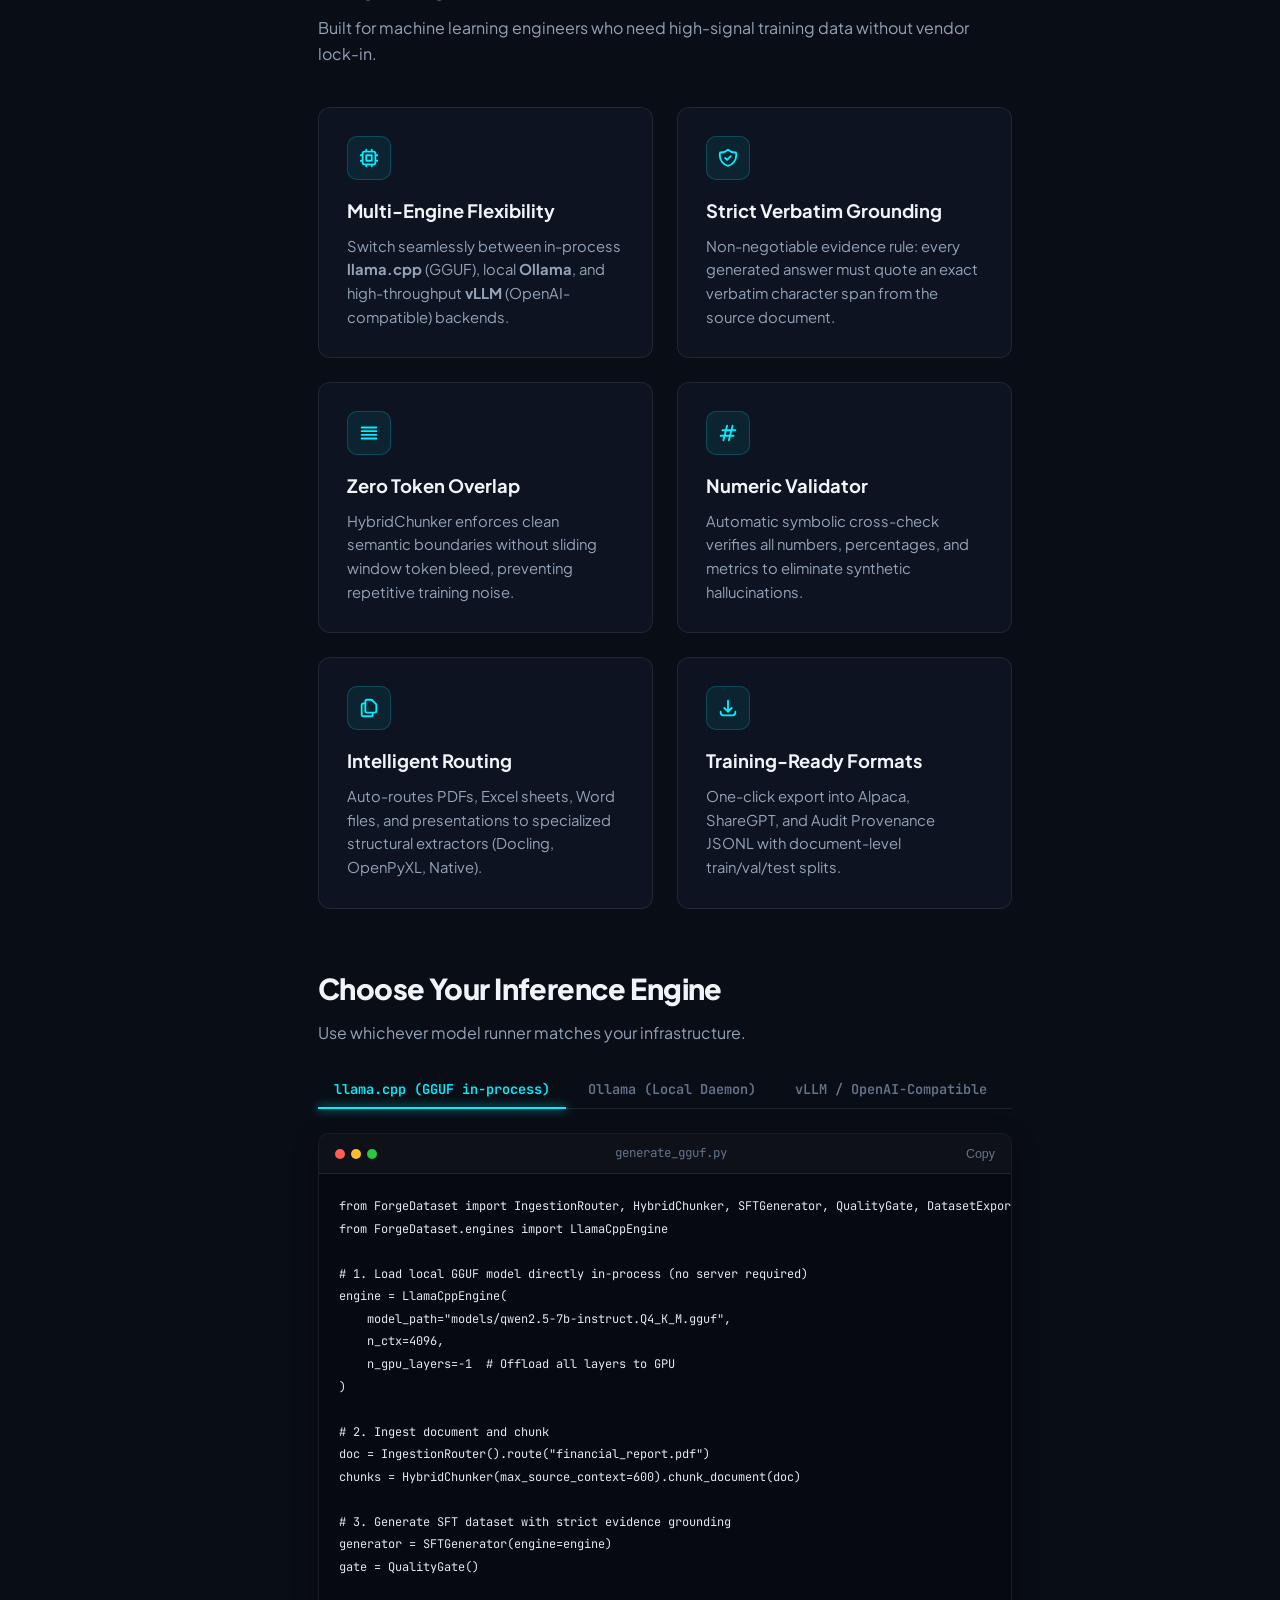
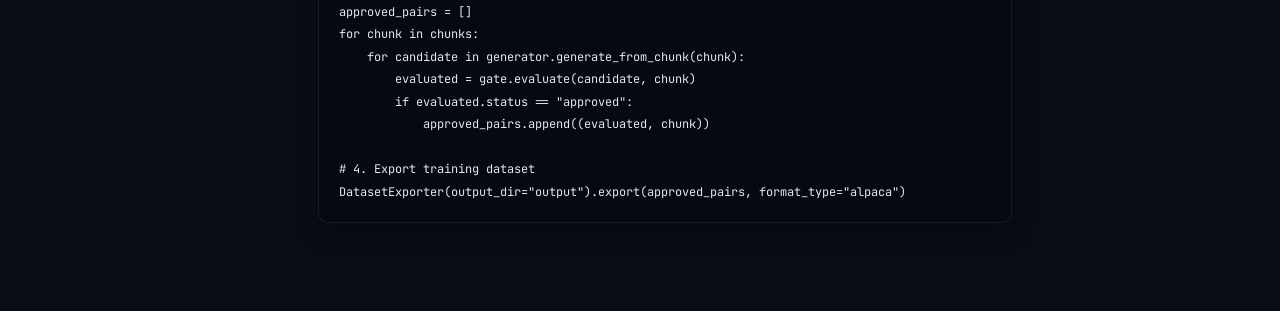
==== commit 4082edf0: "docs: deploy refreshed GitHub Pages site Co-authored-by: Copilot <223556219+Copilot@users.noreply.gi" ====
--- a/index.html
+++ b/index.html
@@ -16,7 +16,7 @@
   <header class="site-header">
     <div class="brand-wrapper">
       <a href="index.html" style="display:flex; align-items:center; gap:0.75rem;">
-        <div class="brand-logo">FD</div>
+        <img class="brand-logo" src="assets/forge-dataset-mark.svg" alt="" />
         <span class="brand-name">ForgeDataset</span>
       </a>
       <span class="brand-badge">v0.1.0</span>
@@ -97,7 +97,7 @@
         </div>
 
         <div style="text-align:center; margin-top:2.5rem;">
-          <img src="assets/architecture.svg" alt="ForgeDataset Pipeline Architecture" style="max-width: 760px; width: 100%; border-radius: 12px; border: 1px solid var(--border-subtle); box-shadow: 0 16px 40px rgba(0,0,0,0.5);" />
+          <img class="architecture-diagram" src="assets/architecture.svg" alt="Six-stage ForgeDataset pipeline from document ingestion through verified dataset export" />
         </div>
       </section>
 
--- a/assets/theme.css
+++ b/assets/theme.css
@@ -27,6 +27,12 @@
   --accent-amber: #F59E0B;
   --accent-emerald: #10B981;
   --accent-rose: #F43F5E;
+  --ambient-cyan: rgba(0, 240, 255, 0.07);
+  --ambient-violet: rgba(99, 102, 241, 0.08);
+  --ambient-amber: rgba(245, 158, 11, 0.045);
+  --header-wave-cyan: rgba(0, 240, 255, 0.16);
+  --header-wave-violet: rgba(129, 140, 248, 0.18);
+  --header-wave-amber: rgba(245, 158, 11, 0.1);
 
   --header-height: 64px;
   --sidebar-width: 270px;
@@ -52,6 +58,12 @@
   --accent-cyan-glow: rgba(2, 132, 199, 0.15);
   --accent-violet: #6366F1;
   --accent-amber: #D97706;
+  --ambient-cyan: rgba(2, 132, 199, 0.08);
+  --ambient-violet: rgba(99, 102, 241, 0.07);
+  --ambient-amber: rgba(217, 119, 6, 0.045);
+  --header-wave-cyan: rgba(2, 132, 199, 0.14);
+  --header-wave-violet: rgba(99, 102, 241, 0.14);
+  --header-wave-amber: rgba(217, 119, 6, 0.08);
 }
 
 * {
@@ -66,11 +78,40 @@
   color: var(--text-primary);
   line-height: 1.65;
   -webkit-font-smoothing: antialiased;
-  background-image: 
-    radial-gradient(circle at 15% 10%, rgba(0, 240, 255, 0.04) 0%, transparent 40%),
-    radial-gradient(circle at 85% 60%, rgba(99, 102, 241, 0.04) 0%, transparent 40%);
+  background-image:
+    radial-gradient(circle at 15% 10%, var(--ambient-cyan) 0%, transparent 40%),
+    radial-gradient(circle at 85% 60%, var(--ambient-violet) 0%, transparent 40%),
+    radial-gradient(circle at 52% 92%, var(--ambient-amber) 0%, transparent 44%);
+  background-size: 180% 180%, 180% 180%, 200% 200%;
+  background-position: 0% 0%, 100% 100%, 50% 50%;
   background-attachment: fixed;
+  animation: ambient-wave 28s ease-in-out infinite;
   min-height: 100vh;
+}
+
+@keyframes ambient-wave {
+  0%, 100% { background-position: 0% 0%, 100% 100%, 50% 50%; }
+  50% { background-position: 100% 80%, 0% 20%, 70% 0%; }
+}
+
+@keyframes hero-wave {
+  0%, 100% { background-position: 0% 50%, 100% 50%; }
+  50% { background-position: 100% 50%, 0% 50%; }
+}
+
+@keyframes header-wave {
+  0%, 100% { background-position: 0% 50%, 100% 0%, 0% 50%; }
+  50% { background-position: 100% 50%, 0% 100%, 100% 50%; }
+}
+
+@keyframes gradient-shift {
+  0%, 100% { background-position: 0% 50%; }
+  50% { background-position: 100% 50%; }
+}
+
+@keyframes fade-up {
+  from { opacity: 0; transform: translateY(10px); }
+  to { opacity: 1; transform: translateY(0); }
 }
 
 a {
@@ -85,6 +126,7 @@
   position: sticky;
   top: 0;
   z-index: 100;
+  isolation: isolate;
   height: var(--header-height);
   background: rgba(9, 13, 22, 0.85);
   backdrop-filter: blur(16px);
@@ -96,6 +138,26 @@
   padding: 0 1.5rem;
 }
 
+.site-header::before {
+  content: '';
+  position: absolute;
+  inset: 0;
+  z-index: 0;
+  background-image:
+    radial-gradient(ellipse at 18% 140%, var(--header-wave-cyan) 0%, transparent 58%),
+    radial-gradient(ellipse at 82% -80%, var(--header-wave-violet) 0%, transparent 55%),
+    linear-gradient(105deg, transparent 10%, var(--header-wave-amber) 52%, transparent 88%);
+  background-size: 150% 220%, 150% 220%, 200% 100%;
+  animation: header-wave 14s ease-in-out infinite;
+  pointer-events: none;
+}
+
+.site-header > .brand-wrapper,
+.site-header > .header-actions {
+  position: relative;
+  z-index: 1;
+}
+
 [data-theme="light"] .site-header {
   background: rgba(248, 250, 252, 0.85);
 }
@@ -109,15 +171,20 @@
 .brand-logo {
   width: 32px;
   height: 32px;
-  background: linear-gradient(135deg, var(--accent-cyan), var(--accent-violet));
-  border-radius: 8px;
-  display: flex;
-  align-items: center;
-  justify-content: center;
-  font-weight: 800;
-  font-size: 1rem;
-  color: #090D16;
-  box-shadow: 0 0 16px var(--accent-cyan-glow);
+  display: block;
+  flex: none;
+}
+
+.architecture-diagram {
+  display: block;
+  width: 100%;
+  max-width: 900px;
+  height: auto;
+  margin: 0 auto;
+  border: 1px solid var(--border-subtle);
+  border-radius: 12px;
+  background: #090D16;
+  box-shadow: 0 12px 32px rgba(0, 0, 0, 0.4);
 }
 
 .brand-name {
@@ -322,6 +389,11 @@
   padding: 2.5rem 0 3.5rem 0;
   border-bottom: 1px solid var(--border-subtle);
   margin-bottom: 3rem;
+  background-image:
+    radial-gradient(ellipse at 12% 25%, var(--ambient-cyan) 0%, transparent 52%),
+    radial-gradient(ellipse at 88% 55%, var(--ambient-violet) 0%, transparent 54%);
+  background-size: 180% 180%;
+  animation: hero-wave 20s ease-in-out infinite, fade-up 0.7s ease-out both;
 }
 
 .hero-pill {
@@ -329,8 +401,8 @@
   align-items: center;
   gap: 0.5rem;
   padding: 0.3rem 0.85rem;
-  background: rgba(0, 240, 255, 0.08);
-  border: 1px solid rgba(0, 240, 255, 0.25);
+  background: var(--ambient-cyan);
+  border: 1px solid var(--border-focus);
   border-radius: 9999px;
   font-size: 0.825rem;
   font-weight: 600;
@@ -348,8 +420,10 @@
 
 .hero-gradient {
   background: linear-gradient(135deg, var(--accent-cyan), var(--accent-violet));
+  background-size: 200% 200%;
   -webkit-background-clip: text;
   -webkit-text-fill-color: transparent;
+  animation: gradient-shift 8s ease-in-out infinite;
 }
 
 .hero-subtitle {
@@ -475,6 +549,14 @@
 
 .feature-card:hover::before {
   opacity: 1;
+}
+
+.feature-icon {
+  transition: transform var(--transition-normal);
+}
+
+.feature-card:hover .feature-icon {
+  transform: translateY(-2px) rotate(-3deg);
 }
 
 .feature-icon {
@@ -637,6 +719,18 @@
 
 .tab-content.active {
   display: block;
+  animation: fade-up 0.25s ease-out both;
+}
+
+@media (prefers-reduced-motion: reduce) {
+  *,
+  *::before,
+  *::after {
+    animation-duration: 0.01ms !important;
+    animation-iteration-count: 1 !important;
+    scroll-behavior: auto !important;
+    transition-duration: 0.01ms !important;
+  }
 }
 
 /* Callout Banners */
